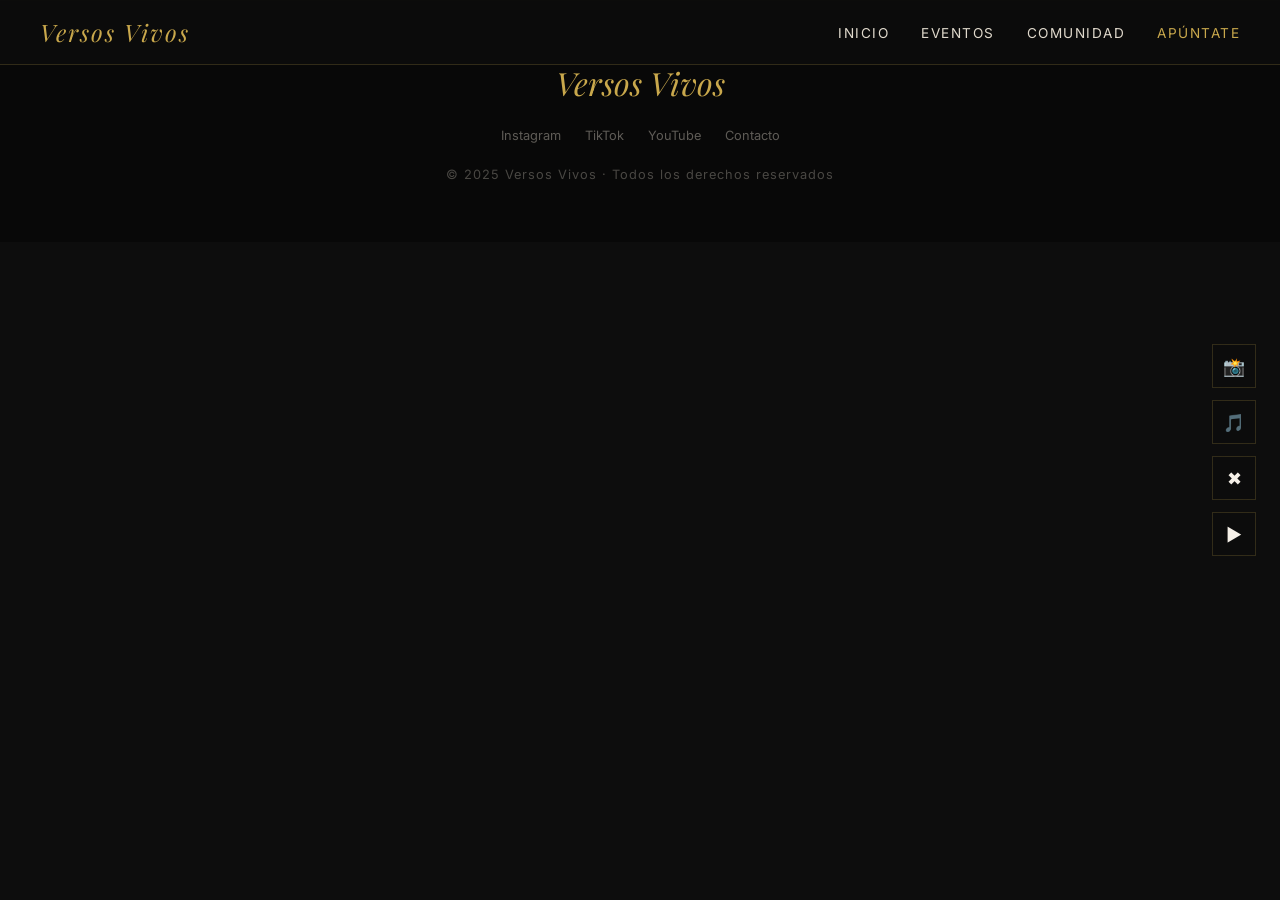
==== index.html @ a64429b2 "fix: restructure for GitHub Pages" ====
<!DOCTYPE html>
<html lang="es">
<head>
  <meta charset="UTF-8" />
  <meta name="viewport" content="width=device-width, initial-scale=1.0"/>
  <title>Versos Vivos | Poesía & Eventos</title>
  <link rel="stylesheet" href="css/styles.css">
</head>
<body>
  <!-- Cargar componentes comunes (nav, social bar, modal) -->
  <div id="common-components"></div>

  <!-- Cargar páginas -->
  <div id="page-container">
    <!-- Las páginas se cargarán aquí -->
  </div>

  <script>
    // Función para cargar HTML desde archivos externos
    async function loadHTML(url, elementId) {
      try {
        const response = await fetch(url);
        const html = await response.text();
        document.getElementById(elementId).innerHTML = html;
      } catch (error) {
        console.error(`Error cargando ${url}:`, error);
      }
    }

    // Cargar todos los componentes cuando la página se carga
    document.addEventListener('DOMContentLoaded', async () => {
      // Cargar componentes comunes
      await loadHTML('components/common.html', 'common-components');
      
      // Cargar todas las páginas
      const pageContainer = document.getElementById('page-container');
      await Promise.all([
        loadHTML('pages/home.html', 'page-container'),
        loadHTML('pages/events.html', 'page-container'),
        loadHTML('pages/community.html', 'page-container')
      ]);
      
      // Cargar y ejecutar el script principal
      const script = document.createElement('script');
      script.src = 'js/main.js';
      document.body.appendChild(script);
    });
  </script>
</body>
</html>
---- css/styles.css ----
@import url('https://fonts.googleapis.com/css2?family=Playfair+Display:ital,wght@0,400;0,700;1,400&family=Inter:wght@300;400;600&display=swap');

:root {
  --gold: #c9a84c;
  --dark: #0d0d0d;
  --cream: #f5f0e8;
  --accent: #8b2fc9;
  --soft: #1a1a2e;
  --text-light: #e0d9cc;
}

* { margin: 0; padding: 0; box-sizing: border-box; scroll-behavior: smooth; }

body {
  font-family: 'Inter', sans-serif;
  background: var(--dark);
  color: var(--cream);
  overflow-x: hidden;
}

/* ===== NAV ===== */
nav {
  position: fixed; top: 0; width: 100%; z-index: 999;
  background: rgba(13,13,13,0.92);
  backdrop-filter: blur(12px);
  border-bottom: 1px solid rgba(201,168,76,0.2);
  padding: 16px 40px;
  display: flex; justify-content: space-between; align-items: center;
}
.nav-logo {
  font-family: 'Playfair Display', serif;
  font-size: 1.5rem; color: var(--gold);
  font-style: italic; letter-spacing: 2px;
}
.nav-links { display: flex; gap: 32px; list-style: none; }
.nav-links a {
  color: var(--text-light); text-decoration: none;
  font-size: 0.85rem; letter-spacing: 1.5px; text-transform: uppercase;
  transition: color 0.3s;
}
.nav-links a:hover { color: var(--gold); }

/* ===== PAGE SECTIONS ===== */
.page { min-height: 100vh; display: none; }
.page.active { display: block; }

/* ===== PAGE 1: HERO ===== */
#page1 {
  background: linear-gradient(135deg, #0d0d0d 0%, #1a0a2e 50%, #0d0d0d 100%);
  position: relative; overflow: hidden;
}
.hero-particles {
  position: absolute; top: 0; left: 0; width: 100%; height: 100%;
  pointer-events: none;
}
.particle {
  position: absolute; width: 2px; height: 2px;
  background: var(--gold); border-radius: 50%;
  animation: float linear infinite;
  opacity: 0.4;
}
@keyframes float {
  0% { transform: translateY(100vh) rotate(0deg); opacity: 0; }
  10% { opacity: 0.4; }
  90% { opacity: 0.4; }
  100% { transform: translateY(-10px) rotate(720deg); opacity: 0; }
}
.hero-content {
  position: relative; z-index: 2;
  display: flex; flex-direction: column; align-items: center;
  justify-content: center; min-height: 100vh;
  text-align: center; padding: 100px 40px 60px;
}
.hero-eyebrow {
  font-size: 0.75rem; letter-spacing: 5px; text-transform: uppercase;
  color: var(--gold); margin-bottom: 24px;
  animation: fadeUp 1s ease forwards;
}
.hero-title {
  font-family: 'Playfair Display', serif;
  font-size: clamp(3rem, 8vw, 7rem);
  line-height: 1.1; color: var(--cream);
  animation: fadeUp 1s ease 0.2s both;
}
.hero-title em { color: var(--gold); font-style: italic; }
.hero-subtitle {
  font-size: clamp(1rem, 2vw, 1.3rem);
  color: rgba(224,217,204,0.7); max-width: 600px;
  margin: 24px auto 0; line-height: 1.8;
  font-weight: 300;
  animation: fadeUp 1s ease 0.4s both;
}
.hero-cta-group {
  display: flex; gap: 16px; margin-top: 48px; flex-wrap: wrap; justify-content: center;
  animation: fadeUp 1s ease 0.6s both;
}
.btn-primary {
  background: var(--gold); color: var(--dark);
  padding: 14px 36px; border: none; border-radius: 2px;
  font-size: 0.85rem; letter-spacing: 2px; text-transform: uppercase;
  cursor: pointer; font-weight: 600; transition: all 0.3s;
}
.btn-primary:hover { background: #e0b85a; transform: translateY(-2px); box-shadow: 0 8px 30px rgba(201,168,76,0.3); }
.btn-outline {
  background: transparent; color: var(--cream);
  padding: 14px 36px; border: 1px solid rgba(224,217,204,0.4);
  border-radius: 2px; font-size: 0.85rem; letter-spacing: 2px;
  text-transform: uppercase; cursor: pointer; transition: all 0.3s;
}
.btn-outline:hover { border-color: var(--gold); color: var(--gold); }

.hero-quote {
  margin-top: 80px; padding: 32px;
  border-left: 3px solid var(--gold);
  text-align: left; max-width: 500px;
  animation: fadeUp 1s ease 0.8s both;
}
.hero-quote p {
  font-family: 'Playfair Display', serif;
  font-style: italic; font-size: 1.1rem;
  color: rgba(224,217,204,0.8); line-height: 1.8;
}
.hero-quote span { font-size: 0.75rem; color: var(--gold); letter-spacing: 2px; margin-top: 12px; display: block; }

/* ABOUT SECTION */
.about-section {
  padding: 100px 40px;
  display: grid; grid-template-columns: 1fr 1fr; gap: 80px;
  max-width: 1200px; margin: 0 auto; align-items: center;
}
.about-img-placeholder {
  width: 100%; aspect-ratio: 3/4; max-width: 380px;
  background: linear-gradient(135deg, #1a0a2e, #2d1b4e);
  border: 1px solid rgba(201,168,76,0.3);
  display: flex; align-items: center; justify-content: center;
  font-size: 5rem; position: relative; overflow: hidden;
}
.about-img-placeholder::after {
  content: ''; position: absolute; inset: 0;
  background: linear-gradient(to top, rgba(13,13,13,0.6), transparent);
}
.about-text h2 {
  font-family: 'Playfair Display', serif;
  font-size: 2.5rem; margin-bottom: 24px;
  color: var(--cream);
}
.about-text h2 span { color: var(--gold); }
.about-text p { color: rgba(224,217,204,0.7); line-height: 1.9; margin-bottom: 16px; }
.stats-row { display: flex; gap: 40px; margin-top: 40px; }
.stat { text-align: center; }
.stat-num { font-family: 'Playfair Display', serif; font-size: 2.5rem; color: var(--gold); }
.stat-label { font-size: 0.75rem; letter-spacing: 2px; color: rgba(224,217,204,0.5); text-transform: uppercase; }

/* PAST EVENTS GALLERY */
.gallery-section { padding: 80px 40px; max-width: 1200px; margin: 0 auto; }
.section-header { text-align: center; margin-bottom: 60px; }
.section-header h2 {
  font-family: 'Playfair Display', serif; font-size: 2.5rem;
  color: var(--cream); margin-bottom: 12px;
}
.section-header p { color: rgba(224,217,204,0.5); font-size: 0.9rem; letter-spacing: 2px; }
.gallery-grid {
  display: grid; grid-template-columns: repeat(3, 1fr); gap: 16px;
}
.gallery-card {
  aspect-ratio: 4/5; background: linear-gradient(135deg, #1a0a2e, #0d1a2e);
  border: 1px solid rgba(201,168,76,0.15);
  display: flex; flex-direction: column; justify-content: flex-end;
  padding: 24px; cursor: pointer; transition: all 0.3s; position: relative; overflow: hidden;
}
.gallery-card::before {
  content: attr(data-emoji); position: absolute;
  top: 50%; left: 50%; transform: translate(-50%,-60%);
  font-size: 3rem; opacity: 0.3;
}
.gallery-card:hover { border-color: var(--gold); transform: translateY(-4px); }
.gallery-card:hover::before { opacity: 0.6; }
.gallery-card h4 { font-family: 'Playfair Display', serif; font-size: 1.1rem; color: var(--cream); }
.gallery-card span { font-size: 0.75rem; color: var(--gold); letter-spacing: 1px; margin-top: 6px; display: block; }
.gallery-tag {
  display: inline-block; padding: 3px 10px;
  background: rgba(201,168,76,0.1); border: 1px solid rgba(201,168,76,0.3);
  font-size: 0.65rem; letter-spacing: 1px; color: var(--gold);
  text-transform: uppercase; margin-bottom: 8px;
}

/* ===== PAGE 2: EVENTS ===== */
#page2 { background: var(--dark); padding-top: 80px; }
.events-hero {
  background: linear-gradient(135deg, #1a0a2e 0%, #0d0d0d 100%);
  padding: 80px 40px; text-align: center;
  border-bottom: 1px solid rgba(201,168,76,0.15);
}
.events-hero h1 {
  font-family: 'Playfair Display', serif;
  font-size: clamp(2.5rem, 5vw, 4.5rem);
  color: var(--cream); margin-bottom: 16px;
}
.events-hero h1 span { color: var(--gold); }
.events-hero p { color: rgba(224,217,204,0.6); max-width: 500px; margin: 0 auto; }

.events-container { max-width: 1200px; margin: 0 auto; padding: 60px 40px; }

/* CALENDAR */
.calendar-wrapper {
  background: rgba(255,255,255,0.02);
  border: 1px solid rgba(201,168,76,0.15);
  padding: 40px; margin-bottom: 60px;
}
.calendar-header {
  display: flex; justify-content: space-between; align-items: center; margin-bottom: 32px;
}
.calendar-header h3 { font-family: 'Playfair Display', serif; font-size: 1.5rem; color: var(--cream); }
.cal-nav { display: flex; gap: 12px; }
.cal-btn {
  background: transparent; border: 1px solid rgba(201,168,76,0.3);
  color: var(--gold); padding: 8px 16px; cursor: pointer; transition: all 0.3s;
  font-size: 1rem;
}
.cal-btn:hover { background: rgba(201,168,76,0.1); }
.calendar-grid { display: grid; grid-template-columns: repeat(7,1fr); gap: 4px; }
.cal-day-header {
  text-align: center; font-size: 0.7rem; letter-spacing: 1px;
  color: rgba(224,217,204,0.4); text-transform: uppercase; padding: 8px 0;
}
.cal-day {
  aspect-ratio: 1; display: flex; flex-direction: column;
  align-items: center; justify-content: center;
  font-size: 0.85rem; color: rgba(224,217,204,0.6);
  cursor: pointer; transition: all 0.2s; border-radius: 2px; position: relative;
}
.cal-day:hover { background: rgba(201,168,76,0.1); color: var(--cream); }
.cal-day.has-event { color: var(--cream); font-weight: 600; }
.cal-day.has-event::after {
  content: ''; position: absolute; bottom: 4px;
  width: 4px; height: 4px; background: var(--gold); border-radius: 50%;
}
.cal-day.today {
  background: rgba(201,168,76,0.2); color: var(--gold); font-weight: 700;
  border: 1px solid rgba(201,168,76,0.4);
}
.cal-day.empty { opacity: 0; pointer-events: none; }

/* UPCOMING EVENTS LIST */
.upcoming-events { margin-bottom: 60px; }
.upcoming-events h3 {
  font-family: 'Playfair Display', serif; font-size: 1.8rem;
  color: var(--cream); margin-bottom: 32px;
}
.event-card {
  display: grid; grid-template-columns: 80px 1fr auto;
  gap: 24px; align-items: center;
  padding: 24px; margin-bottom: 16px;
  background: rgba(255,255,255,0.02);
  border: 1px solid rgba(201,168,76,0.1);
  transition: all 0.3s; cursor: pointer;
}
.event-card:hover { border-color: var(--gold); background: rgba(201,168,76,0.05); }
.event-date-box {
  text-align: center;
  border-right: 1px solid rgba(201,168,76,0.2); padding-right: 24px;
}
.event-date-box .day { font-family: 'Playfair Display', serif; font-size: 2rem; color: var(--gold); line-height: 1; }
.event-date-box .month { font-size: 0.7rem; letter-spacing: 2px; color: rgba(224,217,204,0.5); text-transform: uppercase; }
.event-info h4 { font-size: 1.1rem; color: var(--cream); margin-bottom: 6px; }
.event-info p { font-size: 0.85rem; color: rgba(224,217,204,0.5); }
.event-tags { display: flex; gap: 6px; margin-top: 10px; flex-wrap: wrap; }
.tag {
  padding: 3px 10px; font-size: 0.65rem; letter-spacing: 1px;
  text-transform: uppercase; border-radius: 1px;
}
.tag-amor { background: rgba(201,68,76,0.15); border: 1px solid rgba(201,68,76,0.3); color: #e05a6a; }
.tag-vida { background: rgba(76,201,168,0.15); border: 1px solid rgba(76,201,168,0.3); color: #4cc9a8; }
.tag-noche { background: rgba(139,47,201,0.15); border: 1px solid rgba(139,47,201,0.3); color: #b87fe0; }
.tag-tierra { background: rgba(201,168,76,0.15); border: 1px solid rgba(201,168,76,0.3); color: var(--gold); }
.tag-silencio { background: rgba(100,100,150,0.15); border: 1px solid rgba(100,100,150,0.3); color: #9090c0; }
.btn-register {
  background: var(--gold); color: var(--dark);
  padding: 10px 24px; border: none; border-radius: 2px;
  font-size: 0.75rem; letter-spacing: 2px; text-transform: uppercase;
  cursor: pointer; font-weight: 600; white-space: nowrap; transition: all 0.3s;
}
.btn-register:hover { background: #e0b85a; transform: translateY(-1px); }

/* ANALYTICS DASHBOARD */
.analytics-section {
  background: rgba(255,255,255,0.02);
  border: 1px solid rgba(201,168,76,0.15);
  padding: 40px; margin-bottom: 60px;
}
.analytics-section h3 {
  font-family: 'Playfair Display', serif; font-size: 1.8rem;
  color: var(--cream); margin-bottom: 8px;
}
.analytics-section > p { color: rgba(224,217,204,0.5); font-size: 0.85rem; margin-bottom: 40px; }
.analytics-grid { display: grid; grid-template-columns: repeat(4,1fr); gap: 20px; margin-bottom: 40px; }
.analytics-card {
  padding: 24px; background: rgba(255,255,255,0.03);
  border: 1px solid rgba(201,168,76,0.1); text-align: center;
}
.analytics-card .a-num {
  font-family: 'Playfair Display', serif; font-size: 2.5rem;
  color: var(--gold); line-height: 1;
}
.analytics-card .a-label {
  font-size: 0.7rem; letter-spacing: 2px; color: rgba(224,217,204,0.4);
  text-transform: uppercase; margin-top: 8px;
}
.analytics-card .a-trend { font-size: 0.8rem; color: #4cc9a8; margin-top: 6px; }

.charts-row { display: grid; grid-template-columns: 1fr 1fr; gap: 24px; }
.chart-box { padding: 24px; background: rgba(255,255,255,0.02); border: 1px solid rgba(201,168,76,0.1); }
.chart-box h4 { font-size: 0.8rem; letter-spacing: 2px; text-transform: uppercase; color: rgba(224,217,204,0.5); margin-bottom: 20px; }
.bar-chart { display: flex; flex-direction: column; gap: 12px; }
.bar-row { display: flex; align-items: center; gap: 12px; }
.bar-label { font-size: 0.75rem; color: rgba(224,217,204,0.6); width: 70px; text-align: right; }
.bar-track { flex: 1; height: 6px; background: rgba(255,255,255,0.05); border-radius: 3px; overflow: hidden; }
.bar-fill { height: 100%; border-radius: 3px; transition: width 1s ease; }
.bar-val { font-size: 0.75rem; color: var(--gold); width: 30px; }
.donut-container { display: flex; gap: 24px; align-items: center; }
.donut-legend { display: flex; flex-direction: column; gap: 10px; }
.legend-item { display: flex; align-items: center; gap: 8px; font-size: 0.75rem; color: rgba(224,217,204,0.6); }
.legend-dot { width: 8px; height: 8px; border-radius: 50%; }

/* ===== PAGE 3: COMMUNITY ===== */
#page3 { background: var(--dark); padding-top: 80px; }
.community-hero {
  background: linear-gradient(135deg, #0d1a0d 0%, #0d0d0d 100%);
  padding: 80px 40px; text-align: center;
  border-bottom: 1px solid rgba(76,201,168,0.15);
}
.community-hero h1 {
  font-family: 'Playfair Display', serif;
  font-size: clamp(2.5rem, 5vw, 4.5rem);
  color: var(--cream); margin-bottom: 16px;
}
.community-hero h1 span { color: #4cc9a8; }
.community-hero p { color: rgba(224,217,204,0.6); max-width: 500px; margin: 0 auto; }

.community-container { max-width: 1100px; margin: 0 auto; padding: 60px 40px; }

/* WRITE COMMENT */
.write-section {
  background: rgba(255,255,255,0.02);
  border: 1px solid rgba(76,201,168,0.15);
  padding: 40px; margin-bottom: 60px;
}
.write-section h3 {
  font-family: 'Playfair Display', serif; font-size: 1.5rem;
  color: var(--cream); margin-bottom: 24px;
}
.write-form { display: flex; flex-direction: column; gap: 16px; }
.form-row { display: grid; grid-template-columns: 1fr 1fr; gap: 16px; }
.form-input, .form-textarea {
  background: rgba(255,255,255,0.04);
  border: 1px solid rgba(255,255,255,0.1);
  color: var(--cream); padding: 14px 18px;
  font-family: 'Inter', sans-serif; font-size: 0.9rem;
  outline: none; transition: border 0.3s; resize: none;
}
.form-input:focus, .form-textarea:focus { border-color: rgba(76,201,168,0.4); }
.form-input::placeholder, .form-textarea::placeholder { color: rgba(224,217,204,0.3); }
.emotion-tags { display: flex; gap: 10px; flex-wrap: wrap; }
.emotion-tag {
  padding: 6px 16px; border: 1px solid rgba(255,255,255,0.1);
  background: transparent; color: rgba(224,217,204,0.5);
  cursor: pointer; font-size: 0.75rem; letter-spacing: 1px;
  transition: all 0.3s; border-radius: 1px;
}
.emotion-tag.selected, .emotion-tag:hover {
  border-color: #4cc9a8; color: #4cc9a8; background: rgba(76,201,168,0.1);
}
.btn-submit {
  background: transparent; border: 1px solid #4cc9a8;
  color: #4cc9a8; padding: 14px 36px;
  font-size: 0.8rem; letter-spacing: 2px; text-transform: uppercase;
  cursor: pointer; transition: all 0.3s; align-self: flex-start;
}
.btn-submit:hover { background: rgba(76,201,168,0.1); }

/* TESTIMONIALS WALL */
.testimonials-header {
  display: flex; justify-content: space-between; align-items: center; margin-bottom: 32px;
}
.testimonials-header h3 {
  font-family: 'Playfair Display', serif; font-size: 1.8rem; color: var(--cream);
}
.filter-tags { display: flex; gap: 8px; flex-wrap: wrap; }
.filter-tag {
  padding: 5px 14px; border: 1px solid rgba(255,255,255,0.1);
  background: transparent; color: rgba(224,217,204,0.5);
  cursor: pointer; font-size: 0.7rem; letter-spacing: 1px;
  text-transform: uppercase; transition: all 0.3s;
}
.filter-tag.active, .filter-tag:hover {
  border-color: var(--gold); color: var(--gold); background: rgba(201,168,76,0.08);
}
.testimonials-masonry {
  columns: 3; column-gap: 20px;
}
.testimonial-card {
  break-inside: avoid; margin-bottom: 20px;
  background: rgba(255,255,255,0.02);
  border: 1px solid rgba(255,255,255,0.06);
  padding: 28px; transition: all 0.3s; cursor: pointer;
}
.testimonial-card:hover { border-color: rgba(201,168,76,0.3); background: rgba(201,168,76,0.03); }
.testimonial-card .t-emotion {
  font-size: 1.5rem; margin-bottom: 12px;
}
.testimonial-card .t-text {
  font-family: 'Playfair Display', serif;
  font-style: italic; font-size: 0.95rem;
  color: rgba(224,217,204,0.8); line-height: 1.8; margin-bottom: 16px;
}
.testimonial-card .t-author {
  font-size: 0.75rem; color: rgba(224,217,204,0.4); letter-spacing: 1px;
}
.testimonial-card .t-event {
  font-size: 0.7rem; color: var(--gold); margin-top: 4px;
}
.testimonial-card .t-tags { display: flex; gap: 6px; margin-top: 12px; flex-wrap: wrap; }

/* MODAL */
.modal-overlay {
  display: none; position: fixed; inset: 0;
  background: rgba(0,0,0,0.85); z-index: 9999;
  align-items: center; justify-content: center;
}
.modal-overlay.open { display: flex; }
.modal {
  background: #111; border: 1px solid rgba(201,168,76,0.3);
  padding: 48px; max-width: 500px; width: 90%; position: relative;
}
.modal-close {
  position: absolute; top: 16px; right: 20px;
  background: none; border: none; color: rgba(224,217,204,0.5);
  font-size: 1.5rem; cursor: pointer;
}
.modal h3 { font-family: 'Playfair Display', serif; font-size: 1.5rem; color: var(--cream); margin-bottom: 8px; }
.modal p { color: rgba(224,217,204,0.6); font-size: 0.9rem; margin-bottom: 24px; }
.modal-form { display: flex; flex-direction: column; gap: 14px; }
.modal-form input {
  background: rgba(255,255,255,0.04); border: 1px solid rgba(255,255,255,0.1);
  color: var(--cream); padding: 12px 16px; font-family: 'Inter', sans-serif;
  font-size: 0.9rem; outline: none;
}
.modal-form input:focus { border-color: rgba(201,168,76,0.4); }
.modal-confirm {
  background: var(--gold); color: var(--dark); padding: 14px;
  border: none; font-size: 0.85rem; letter-spacing: 2px;
  text-transform: uppercase; cursor: pointer; font-weight: 600; transition: all 0.3s;
}
.modal-confirm:hover { background: #e0b85a; }

/* SOCIAL SHARE BAR */
.social-bar {
  position: fixed; right: 24px; top: 50%; transform: translateY(-50%);
  display: flex; flex-direction: column; gap: 12px; z-index: 100;
}
.social-btn {
  width: 44px; height: 44px; border: 1px solid rgba(201,168,76,0.2);
  background: rgba(13,13,13,0.8); backdrop-filter: blur(8px);
  display: flex; align-items: center; justify-content: center;
  cursor: pointer; font-size: 1.1rem; transition: all 0.3s; text-decoration: none;
}
.social-btn:hover { border-color: var(--gold); background: rgba(201,168,76,0.1); }

/* FOOTER */
footer {
  background: #080808; border-top: 1px solid rgba(201,168,76,0.1);
  padding: 60px 40px; text-align: center;
}
footer .f-logo {
  font-family: 'Playfair Display', serif; font-size: 2rem;
  color: var(--gold); font-style: italic; margin-bottom: 16px;
}
footer p { color: rgba(224,217,204,0.3); font-size: 0.8rem; letter-spacing: 1px; }
footer .f-links { display: flex; gap: 24px; justify-content: center; margin: 24px 0; }
footer .f-links a { color: rgba(224,217,204,0.4); text-decoration: none; font-size: 0.8rem; transition: color 0.3s; }
footer .f-links a:hover { color: var(--gold); }

@keyframes fadeUp {
  from { opacity: 0; transform: translateY(30px); }
  to { opacity: 1; transform: translateY(0); }
}

/* RESPONSIVE */
@media (max-width: 768px) {
  .about-section { grid-template-columns: 1fr; }
  .gallery-grid { grid-template-columns: 1fr 1fr; }
  .analytics-grid { grid-template-columns: 1fr 1fr; }
  .charts-row { grid-template-columns: 1fr; }
  .testimonials-masonry { columns: 1; }
  .form-row { grid-template-columns: 1fr; }
  .event-card { grid-template-columns: 60px 1fr; }
  .btn-register { grid-column: 1 / -1; }
  .social-bar { display: none; }
  nav { padding: 16px 20px; }
  .nav-links { gap: 16px; }
}
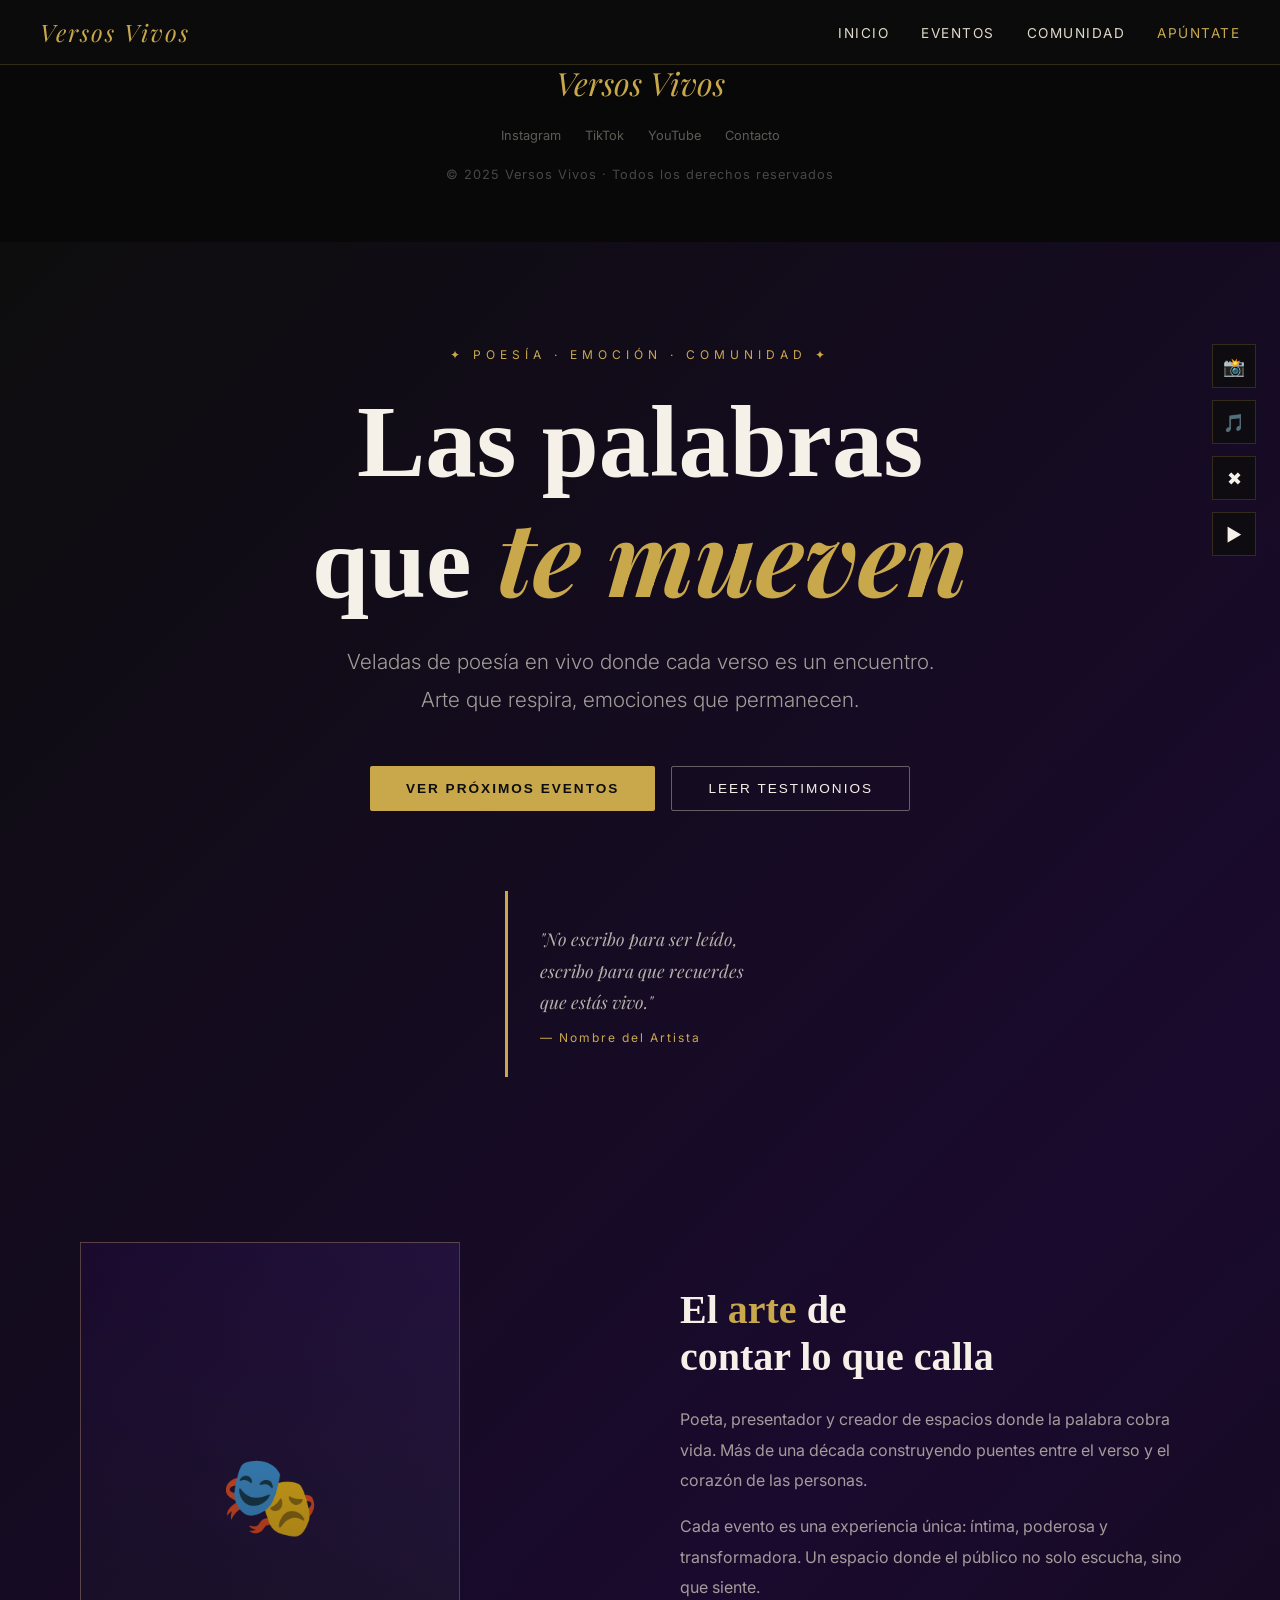
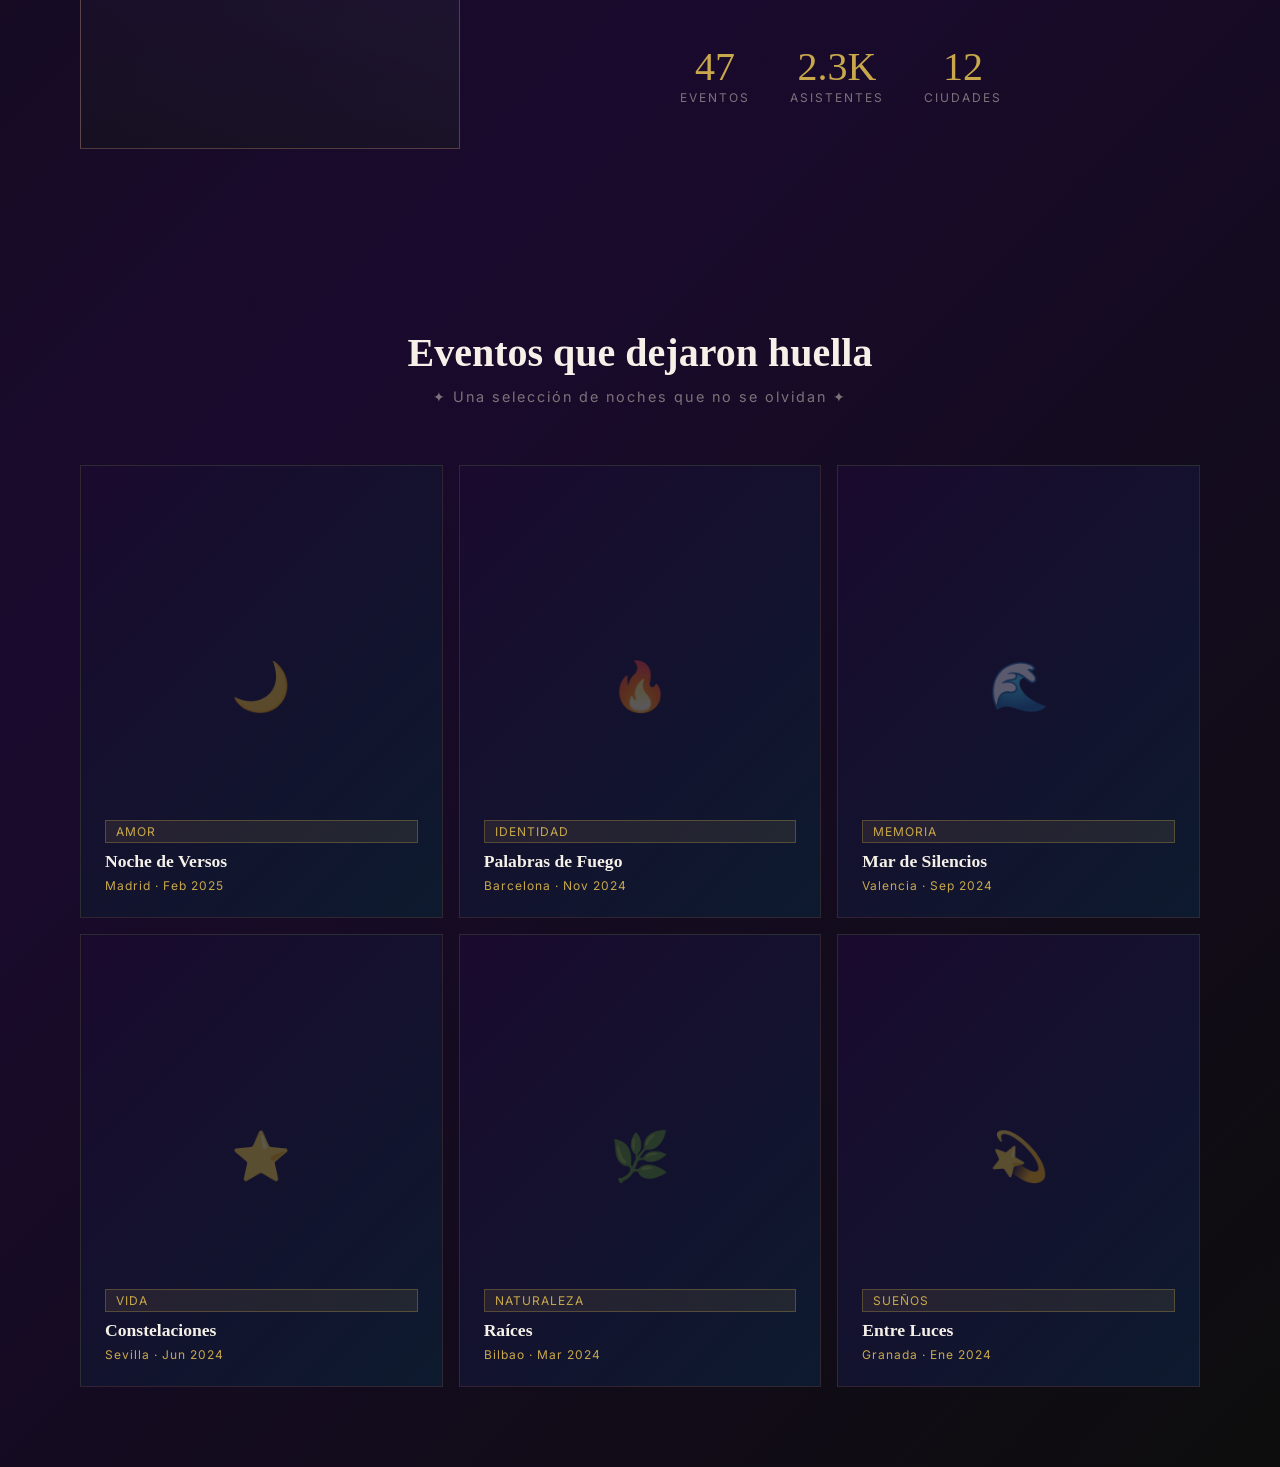
==== commit 9d306eb9: "Cambio en index.html" ====
--- a/index.html
+++ b/index.html
@@ -7,40 +7,39 @@
   <link rel="stylesheet" href="css/styles.css">
 </head>
 <body>
-  <!-- Cargar componentes comunes (nav, social bar, modal) -->
+  <!-- Componentes comunes (nav, social bar, modal) -->
   <div id="common-components"></div>
 
-  <!-- Cargar páginas -->
-  <div id="page-container">
-    <!-- Las páginas se cargarán aquí -->
-  </div>
+  <!-- Contenedor de páginas: cada página se añade aquí -->
+  <div id="page-container"></div>
 
   <script>
-    // Función para cargar HTML desde archivos externos
-    async function loadHTML(url, elementId) {
+    async function loadHTML(url, containerId, append = false) {
       try {
         const response = await fetch(url);
+        if (!response.ok) throw new Error(`HTTP ${response.status}`);
         const html = await response.text();
-        document.getElementById(elementId).innerHTML = html;
+        const el = document.getElementById(containerId);
+        if (append) {
+          el.innerHTML += html;   // ← añade sin borrar
+        } else {
+          el.innerHTML = html;
+        }
       } catch (error) {
         console.error(`Error cargando ${url}:`, error);
       }
     }
 
-    // Cargar todos los componentes cuando la página se carga
     document.addEventListener('DOMContentLoaded', async () => {
-      // Cargar componentes comunes
+      // 1. Cargar componentes comunes
       await loadHTML('components/common.html', 'common-components');
-      
-      // Cargar todas las páginas
-      const pageContainer = document.getElementById('page-container');
-      await Promise.all([
-        loadHTML('pages/home.html', 'page-container'),
-        loadHTML('pages/events.html', 'page-container'),
-        loadHTML('pages/community.html', 'page-container')
-      ]);
-      
-      // Cargar y ejecutar el script principal
+
+      // 2. Cargar páginas en SECUENCIA (append = true para no sobreescribir)
+      await loadHTML('pages/home.html',      'page-container', true);
+      await loadHTML('pages/events.html',    'page-container', true);
+      await loadHTML('pages/community.html', 'page-container', true);
+
+      // 3. Ejecutar main.js DESPUÉS de que todo el HTML esté en el DOM
       const script = document.createElement('script');
       script.src = 'js/main.js';
       document.body.appendChild(script);
